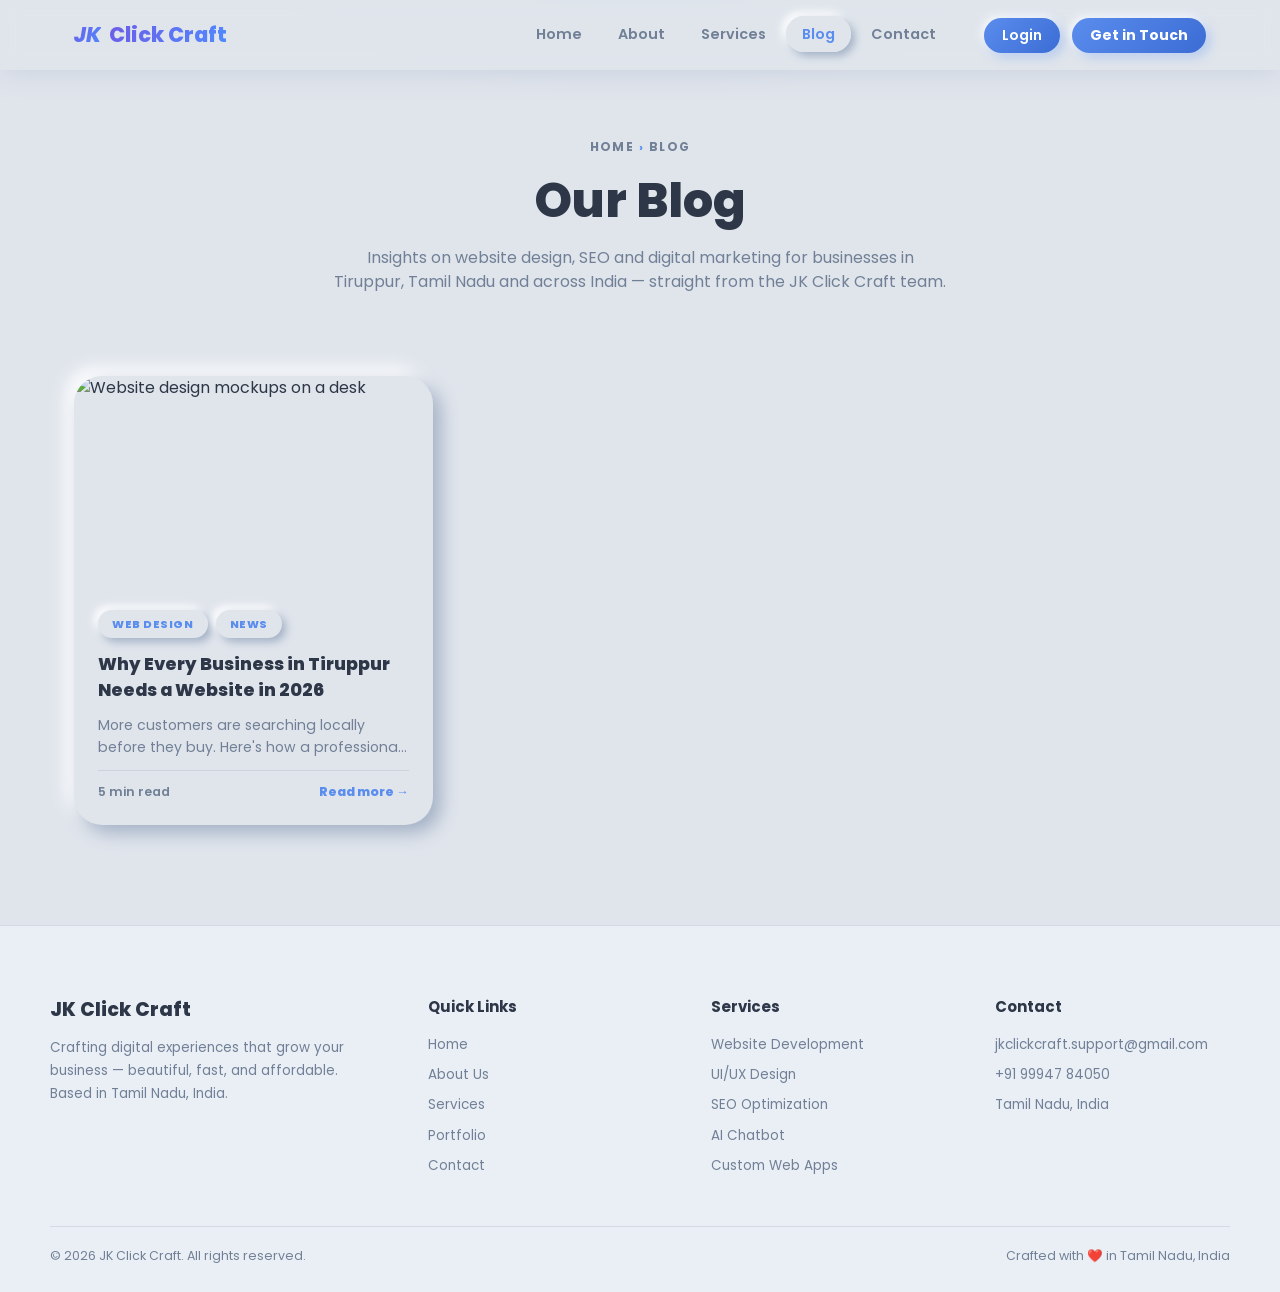
==== blog-index.html @ 6f8493f3 "Add files via upload" ====
<!DOCTYPE html>
<html lang="en">
<head>
<meta charset="UTF-8">
<meta name="viewport" content="width=device-width, initial-scale=1.0">
<title>Blog | JK Click Craft - Web Design Company in Tiruppur</title>
<style>
  :root{
    --bg: #f3f7fb;
    --surface: #ffffff;
    --ink: #10172a;
    --ink-soft: #5b6472;
    --line: #e6ebf2;
    --accent-1: #6c5ce7;
    --accent-2: #4f8bff;
    --accent-3: #ffb020;
    --grad: linear-gradient(120deg, var(--accent-1), var(--accent-2));
    --radius: 16px;
    --shadow: 0 12px 30px rgba(16, 23, 42, 0.08);
  }
  *{box-sizing:border-box;}
  html,body{margin:0;padding:0;}
  body{
    background:var(--bg);
    color:var(--ink);
    font-family: 'Segoe UI', 'Inter', system-ui, -apple-system, Arial, sans-serif;
    line-height:1.5;
  }
  a{text-decoration:none;color:inherit;}
  img{display:block;max-width:100%;}

  /* ---------- NAV ---------- */
  .nav{
    position:sticky;top:0;z-index:50;
    background:rgba(243,247,251,0.9);
    backdrop-filter: blur(10px);
    border-bottom:1px solid var(--line);
  }
  .nav-inner{
    max-width:1180px;margin:0 auto;padding:16px 24px;
    display:flex;align-items:center;justify-content:space-between;
  }
  .logo{
    font-weight:800;font-size:20px;letter-spacing:-0.02em;
    display:flex;align-items:center;gap:8px;
  }
  .logo span{
    background:var(--grad);
    -webkit-background-clip:text;background-clip:text;color:transparent;
  }
  .nav-links{
    display:flex;gap:28px;list-style:none;margin:0;padding:0;
    font-size:14.5px;font-weight:600;color:var(--ink-soft);
  }
  .nav-links a:hover{color:var(--ink);}
  .nav-links .active{color:var(--accent-1);position:relative;}
  .nav-links .active::after{
    content:"";position:absolute;left:0;right:0;bottom:-8px;height:2px;background:var(--grad);border-radius:2px;
  }
  .nav-cta{display:flex;align-items:center;gap:18px;}
  .login{font-size:14px;font-weight:600;color:var(--ink-soft);}
  .btn-primary{
    background:var(--grad);color:#fff;padding:10px 22px;border-radius:999px;
    font-weight:700;font-size:14px;box-shadow:0 8px 18px rgba(108,92,231,0.28);
    white-space:nowrap;
  }
  @media (max-width:900px){ .nav-links, .login{display:none;} }

  /* ---------- HERO / BREADCRUMB ---------- */
  .hero{
    text-align:center;padding:64px 24px 56px;
    background:
      radial-gradient(600px 260px at 50% -80px, rgba(108,92,231,0.10), transparent 70%),
      var(--bg);
  }
  .crumb{font-size:13px;font-weight:700;letter-spacing:.02em;color:var(--ink-soft);}
  .crumb span{color:var(--accent-1);}
  .hero h1{
    font-size:44px;margin:14px 0 16px;font-weight:800;letter-spacing:-0.02em;
  }
  .hero p{
    max-width:620px;margin:0 auto;color:var(--ink-soft);font-size:16px;
  }

  /* ---------- BLOG GRID ---------- */
  .blog-wrap{max-width:1180px;margin:0 auto;padding:8px 24px 90px;}
  .grid{
    display:grid;grid-template-columns:repeat(3,1fr);gap:28px;
  }
  @media (max-width:920px){ .grid{grid-template-columns:repeat(2,1fr);} }
  @media (max-width:640px){ .grid{grid-template-columns:1fr;} }

  .card{
    background:var(--surface);
    border-radius:var(--radius);
    overflow:hidden;
    box-shadow:var(--shadow);
    border:1px solid var(--line);
    display:flex;flex-direction:column;
    transition:transform .25s ease, box-shadow .25s ease;
  }
  .card:hover{transform:translateY(-4px);box-shadow:0 18px 40px rgba(16,23,42,0.13);}
  .thumb{
    height:190px;width:100%;object-fit:cover;
  }
  .card-body{padding:20px 22px 24px;display:flex;flex-direction:column;gap:10px;flex:1;}
  .tags{display:flex;gap:8px;flex-wrap:wrap;}
  .tag{
    font-size:11px;font-weight:800;letter-spacing:.02em;
    padding:4px 11px;border-radius:999px;color:#fff;
  }
  .tag.agency{background:var(--accent-1);}
  .tag.news{background:var(--accent-3);color:#3a2a00;}
  .tag.seo{background:var(--accent-2);}
  .card h3{
    font-size:17.5px;font-weight:750;margin:2px 0 0;line-height:1.35;
    letter-spacing:-0.01em;
  }
  .card p.excerpt{
    font-size:14px;color:var(--ink-soft);margin:0;
    display:-webkit-box;line-clamp:2;-webkit-line-clamp:2;-webkit-box-orient:vertical;overflow:hidden;
  }
  .meta{
    margin-top:auto;padding-top:12px;border-top:1px solid var(--line);
    display:flex;align-items:center;justify-content:space-between;
    font-size:12.5px;color:var(--ink-soft);font-weight:600;
  }
  .meta .read{color:var(--accent-1);font-weight:800;}

  /* ---------- FOOTER ---------- */
  footer{
    background:#0f1424;color:#c9cede;padding:56px 24px 26px;
  }
  .foot-inner{
    max-width:1180px;margin:0 auto;
    display:grid;grid-template-columns:1.4fr 1fr 1fr 1fr;gap:36px;
  }
  @media (max-width:820px){ .foot-inner{grid-template-columns:1fr 1fr;} }
  @media (max-width:520px){ .foot-inner{grid-template-columns:1fr;} }
  footer h4{color:#fff;font-size:15px;margin:0 0 16px;}
  footer .brand{font-weight:800;font-size:19px;color:#fff;margin-bottom:12px;}
  footer p{font-size:13.5px;line-height:1.7;color:#9aa1b5;margin:0 0 14px;}
  footer ul{list-style:none;margin:0;padding:0;}
  footer li{margin-bottom:10px;font-size:13.5px;}
  footer a{color:#c9cede;}
  footer a:hover{color:#fff;}
  .foot-bottom{
    max-width:1180px;margin:40px auto 0;padding-top:20px;border-top:1px solid rgba(255,255,255,0.08);
    display:flex;justify-content:space-between;flex-wrap:wrap;gap:10px;
    font-size:12.5px;color:#7d8399;
  }
  /* Keep this standalone page aligned with the main site's neumorphic system. */
  :root{--bg:#e0e5ec;--bg-light:#eaeff6;--surface:#e0e5ec;--ink:#2d3748;--ink-soft:#718096;--line:rgba(163,177,198,.35);--accent:#5b8dee;--accent-dark:#3a6cd4;--shadow-light:#fff;--shadow-dark:#a3b1c6;--shadow-sm:4px 4px 8px var(--shadow-dark),-4px -4px 8px var(--shadow-light);--shadow-md:8px 8px 18px var(--shadow-dark),-8px -8px 18px var(--shadow-light);--shadow-lg:12px 12px 28px var(--shadow-dark),-12px -12px 28px var(--shadow-light);--trans:.3s cubic-bezier(.4,0,.2,1);--bounce:.4s cubic-bezier(.34,1.56,.64,1)}
  html{scroll-behavior:smooth}body{background:var(--bg);color:var(--ink);font-family:'Poppins',sans-serif}
  .nav{position:fixed;top:0;left:0;right:0;background:rgba(224,229,236,.85);border:0;box-shadow:0 4px 24px rgba(163,177,198,.3)}.nav-inner{height:70px;padding:0 24px;gap:32px}.logo{font-size:1.3rem;letter-spacing:0}.logo-jk{color:var(--accent);font-style:italic}.logo-cc{color:var(--ink)}
  .nav-links{gap:4px;margin-left:auto;font-size:.9rem}.nav-links a{padding:8px 16px;border-radius:50px;color:var(--ink-soft);transition:all var(--trans)}.nav-links a:hover,.nav-links .active{color:var(--accent);background:var(--bg);box-shadow:var(--shadow-sm)}.nav-links .active::after{display:none}.nav-cta{gap:12px}.login{padding:7px 18px;border-radius:50px;color:#fff;background:linear-gradient(135deg,var(--accent),var(--accent-dark));box-shadow:4px 4px 12px rgba(91,141,238,.35),-2px -2px 8px var(--shadow-light)}.btn-primary{padding:7px 18px;border-radius:50px;background:linear-gradient(135deg,var(--accent),var(--accent-dark));box-shadow:4px 4px 12px rgba(91,141,238,.35),-2px -2px 8px var(--shadow-light);transition:all var(--bounce)}.btn-primary:hover{transform:translateY(-3px);box-shadow:8px 8px 20px rgba(91,141,238,.5),-4px -4px 14px var(--shadow-light)}
  .hero{padding:138px 24px 70px;background:radial-gradient(600px 260px at 50% -80px,rgba(91,141,238,.12),transparent 70%),var(--bg)}.crumb{color:var(--ink-soft);font-size:.75rem;text-transform:uppercase;letter-spacing:.12em}.crumb span{color:var(--accent)}.hero h1{font-size:clamp(2rem,4vw,3rem);line-height:1.2;letter-spacing:0;margin:16px 0}.hero p{color:var(--ink-soft);font-size:1rem}
  .blog-wrap{padding:12px 24px 100px}.grid{gap:28px}.card{background:var(--bg);border:0;border-radius:28px;box-shadow:var(--shadow-md);transition:box-shadow var(--trans),transform var(--trans)}.card:hover{box-shadow:var(--shadow-lg);transform:translateY(-4px)}.thumb{height:210px;filter:saturate(.9)}.card-body{padding:24px;gap:12px}.tag{border-radius:50px;padding:6px 14px;background:var(--bg)!important;color:var(--accent)!important;box-shadow:var(--shadow-sm);font-size:.7rem;text-transform:uppercase;letter-spacing:.05em}.card h3{font-size:1.1rem;line-height:1.45;letter-spacing:0}.card p.excerpt{color:var(--ink-soft);font-size:.88rem}.meta{border-top:1px solid var(--line);color:var(--ink-soft)}.meta .read{color:var(--accent)}
  footer{background:var(--bg-light);color:var(--ink-soft);padding:70px 24px 26px;border-top:1px solid var(--line)}footer .brand,footer h4{color:var(--ink)}.foot-inner{gap:48px}footer p,footer li,footer a{color:var(--ink-soft)}footer a:hover{color:var(--accent)}.foot-bottom{border-top:1px solid var(--line);color:var(--ink-soft)}
  .slide-up{opacity:0;transform:translateY(36px);transition:opacity .7s ease,transform .7s cubic-bezier(.4,0,.2,1)}.slide-up.visible{opacity:1;transform:translateY(0)}.delay1{transition-delay:.12s}.delay2{transition-delay:.24s}.delay3{transition-delay:.36s}
  .hamburger{display:none;width:26px;height:18px;flex-direction:column;justify-content:space-between;background:none;border:0;padding:0;cursor:pointer;color:var(--ink)}.hamburger span{height:2px;width:100%;background:currentColor;border-radius:2px;transition:transform .3s,opacity .3s}.hamburger.open span:nth-child(1){transform:translateY(8px) rotate(45deg)}.hamburger.open span:nth-child(2){opacity:0}.hamburger.open span:nth-child(3){transform:translateY(-8px) rotate(-45deg)}
  @media(max-width:900px){.nav-links{display:none;position:absolute;top:70px;left:0;width:100%;margin:0;padding:12px 0 20px;background:var(--bg);box-shadow:var(--shadow-md);flex-direction:column;gap:0}.nav-links.open{display:flex}.nav-links a{display:block;padding:14px 24px;border-radius:0}.login{display:none}.nav-cta{margin-left:auto}.hamburger{display:flex}}@media(max-width:640px){.nav-inner{padding:0 16px}.hero{padding:112px 16px 52px}.blog-wrap{padding:12px 16px 64px}.thumb{height:190px}footer{padding:52px 16px 24px}}@media(prefers-reduced-motion:reduce){*,*::before,*::after{animation-duration:.01ms!important;transition-duration:.01ms!important;scroll-behavior:auto!important}.slide-up{opacity:1;transform:none}}
</style>
<link rel="preconnect" href="https://fonts.googleapis.com">
<link rel="preconnect" href="https://fonts.gstatic.com" crossorigin>
<link href="https://fonts.googleapis.com/css2?family=Poppins:wght@400;500;600;700;800&display=swap" rel="stylesheet">
</head>
<body>

<nav class="nav">
  <div class="nav-inner">
    <a href="index.html" class="logo"><span class="logo-jk">JK</span><span class="logo-cc"> Click Craft</span></a>
    <ul class="nav-links">
      <li><a href="index.html">Home</a></li>
      <li><a href="index.html#about">About</a></li>
      <li><a href="index.html#services">Services</a></li>
      <li><a href="blog-index.html" class="active">Blog</a></li>
      <li><a href="index.html#contact">Contact</a></li>
    </ul>
    <div class="nav-cta">
      <a href="login.html" class="login">Login</a>
      <a href="index.html#contact" class="btn-primary">Get in Touch</a>
    </div>
    <button class="hamburger" type="button" aria-label="Toggle menu" aria-expanded="false"><span></span><span></span><span></span></button>
  </div>
</nav>

<section class="hero slide-up">
  <div class="crumb">Home <span>›</span> Blog</div>
  <h1>Our Blog</h1>
  <p>Insights on website design, SEO and digital marketing for businesses in Tiruppur, Tamil Nadu and across India — straight from the JK Click Craft team.</p>
</section>

<div class="blog-wrap">
  <div class="grid">

    <article class="card slide-up delay1">
      <img class="thumb" src="https://images.unsplash.com/photo-1467232004584-a241de8bcf5d?auto=format&fit=crop&w=800&q=60" alt="Website design mockups on a desk">
      <div class="card-body">
        <div class="tags"><span class="tag agency">Web Design</span><span class="tag news">News</span></div>
        <h3><a href="Blog/blog-1.html">Why Every Business in Tiruppur Needs a Website in 2026</a></h3>
        <p class="excerpt">More customers are searching locally before they buy. Here's how a professional website turns that search into real footfall and enquiries.</p>
        <div class="meta"><span>5 min read</span><a class="read" href="Blog/blog-1.html">Read more →</a></div>
      </div>
    </article>

  </div>
</div>

<footer>
  <div class="foot-inner">
    <div>
      <div class="brand">JK Click Craft</div>
      <p>Crafting digital experiences that grow your business — beautiful, fast, and affordable. Based in Tamil Nadu, India.</p>
    </div>
    <div>
      <h4>Quick Links</h4>
      <ul>
        <li><a href="index.html">Home</a></li>
        <li><a href="index.html#about">About Us</a></li>
        <li><a href="index.html#services">Services</a></li>
        <li><a href="index.html#portfolio">Portfolio</a></li>
        <li><a href="index.html#contact">Contact</a></li>
      </ul>
    </div>
    <div>
      <h4>Services</h4>
      <ul>
        <li><a href="index.html#services">Website Development</a></li>
        <li><a href="index.html#services">UI/UX Design</a></li>
        <li><a href="index.html#services">SEO Optimization</a></li>
        <li><a href="index.html#services">AI Chatbot</a></li>
        <li><a href="index.html#services">Custom Web Apps</a></li>
      </ul>
    </div>
    <div>
      <h4>Contact</h4>
      <ul>
        <li>jkclickcraft.support@gmail.com</li>
        <li>+91 99947 84050</li>
        <li>Tamil Nadu, India</li>
      </ul>
    </div>
  </div>
  <div class="foot-bottom">
    <span>© 2026 JK Click Craft. All rights reserved.</span>
    <span>Crafted with ❤️ in Tamil Nadu, India</span>
  </div>
</footer>

<script>
  const navLinks = document.querySelector('.nav-links');
  const hamburger = document.querySelector('.hamburger');
  hamburger.addEventListener('click', () => {
    const isOpen = navLinks.classList.toggle('open');
    hamburger.classList.toggle('open', isOpen);
    hamburger.setAttribute('aria-expanded', String(isOpen));
  });
  navLinks.querySelectorAll('a').forEach(link => link.addEventListener('click', () => {
    navLinks.classList.remove('open');
    hamburger.classList.remove('open');
    hamburger.setAttribute('aria-expanded', 'false');
  }));

  const animatedElements = document.querySelectorAll('.slide-up');
  if ('IntersectionObserver' in window) {
    const observer = new IntersectionObserver(entries => {
      entries.forEach(entry => {
        if (entry.isIntersecting) {
          entry.target.classList.add('visible');
          observer.unobserve(entry.target);
        }
      });
    }, { threshold: 0.15, rootMargin: '0px 0px -40px 0px' });
    animatedElements.forEach(element => observer.observe(element));
  } else {
    animatedElements.forEach(element => element.classList.add('visible'));
  }
</script>

</body>
</html>
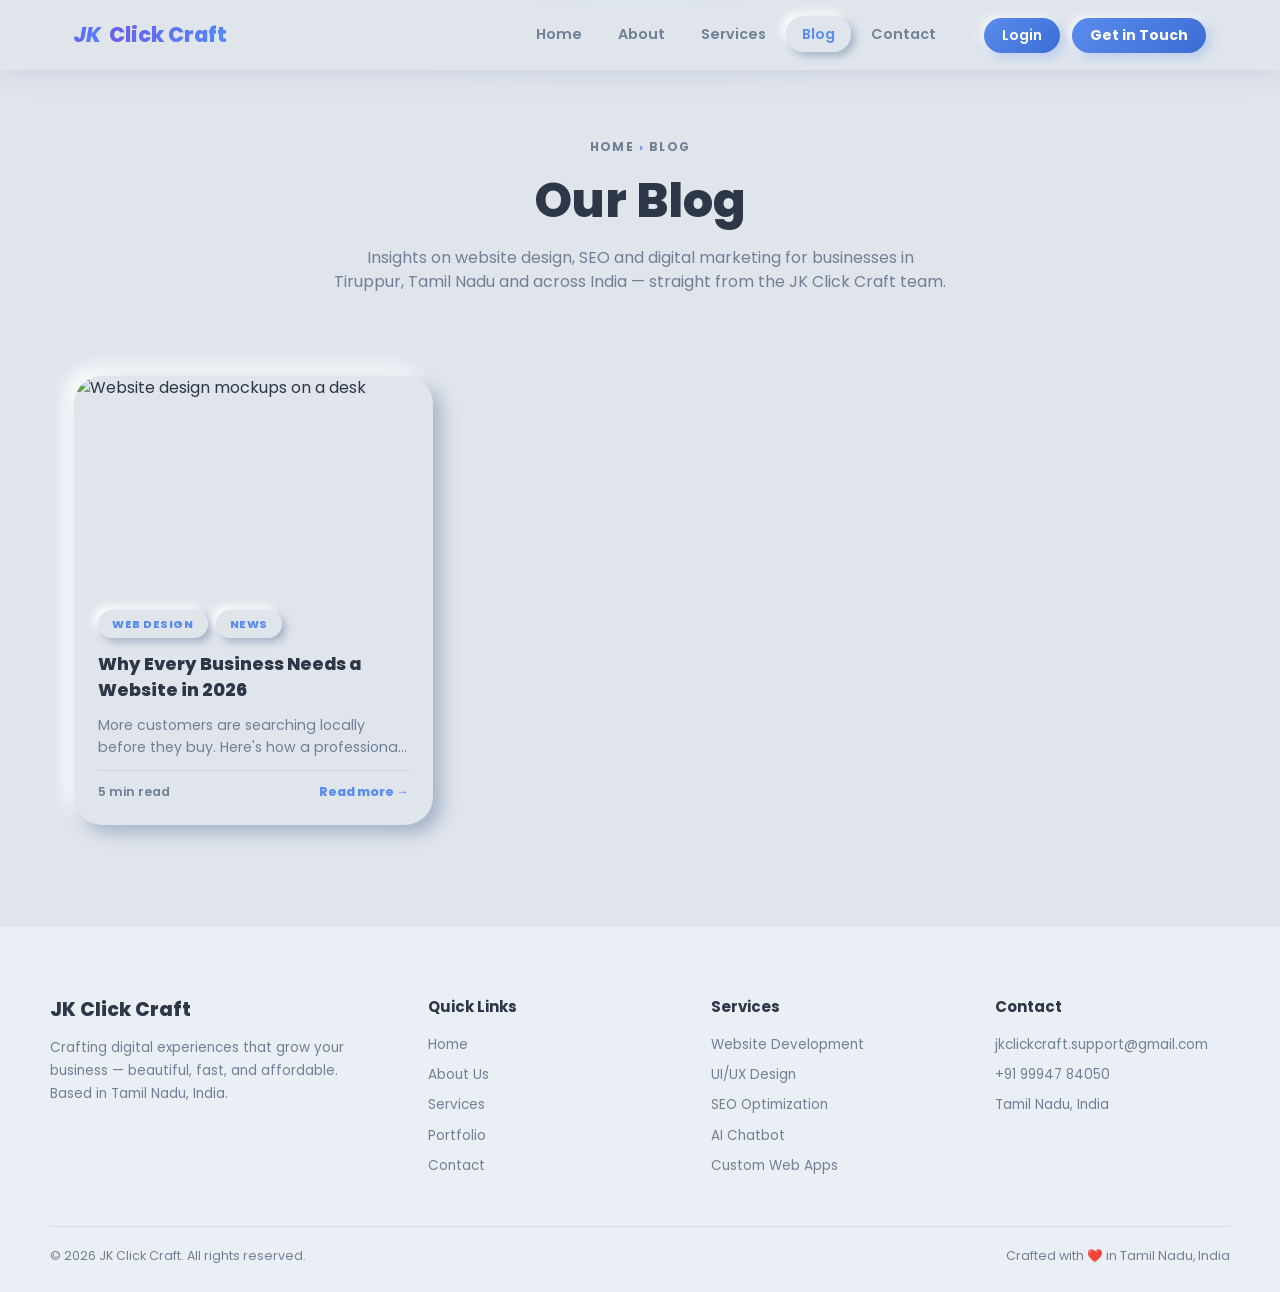
==== commit 552cd7f5: "Add files via upload" ====
--- a/blog-index.html
+++ b/blog-index.html
@@ -4,6 +4,18 @@
 <meta charset="UTF-8">
 <meta name="viewport" content="width=device-width, initial-scale=1.0">
 <title>Blog | JK Click Craft - Web Design Company in Tiruppur</title>
+<meta name="description" content="Practical website design, local SEO and digital growth insights for businesses in Tiruppur, Tamil Nadu and India from JK Click Craft.">
+<meta name="robots" content="index, follow, max-image-preview:large">
+<link rel="canonical" href="https://jkclickcraft.in/blog-index.html">
+<meta property="og:type" content="website">
+<meta property="og:url" content="https://jkclickcraft.in/blog-index.html">
+<meta property="og:title" content="Business Website, SEO and Digital Growth Blog | JK Click Craft">
+<meta property="og:description" content="Practical website design, local SEO and digital growth insights for businesses in Tiruppur, Tamil Nadu and India.">
+<meta property="og:site_name" content="JK Click Craft">
+<meta property="og:locale" content="en_IN">
+<meta name="twitter:card" content="summary">
+<meta name="twitter:title" content="Business Website, SEO and Digital Growth Blog | JK Click Craft">
+<meta name="twitter:description" content="Practical website design, local SEO and digital growth insights for businesses in Tiruppur, Tamil Nadu and India.">
 <style>
   :root{
     --bg: #f3f7fb;
@@ -198,7 +210,7 @@
       <img class="thumb" src="https://images.unsplash.com/photo-1467232004584-a241de8bcf5d?auto=format&fit=crop&w=800&q=60" alt="Website design mockups on a desk">
       <div class="card-body">
         <div class="tags"><span class="tag agency">Web Design</span><span class="tag news">News</span></div>
-        <h3><a href="Blog/blog-1.html">Why Every Business in Tiruppur Needs a Website in 2026</a></h3>
+        <h3><a href="Blog/blog-1.html">Why Every Business Needs a Website in 2026</a></h3>
         <p class="excerpt">More customers are searching locally before they buy. Here's how a professional website turns that search into real footfall and enquiries.</p>
         <div class="meta"><span>5 min read</span><a class="read" href="Blog/blog-1.html">Read more →</a></div>
       </div>
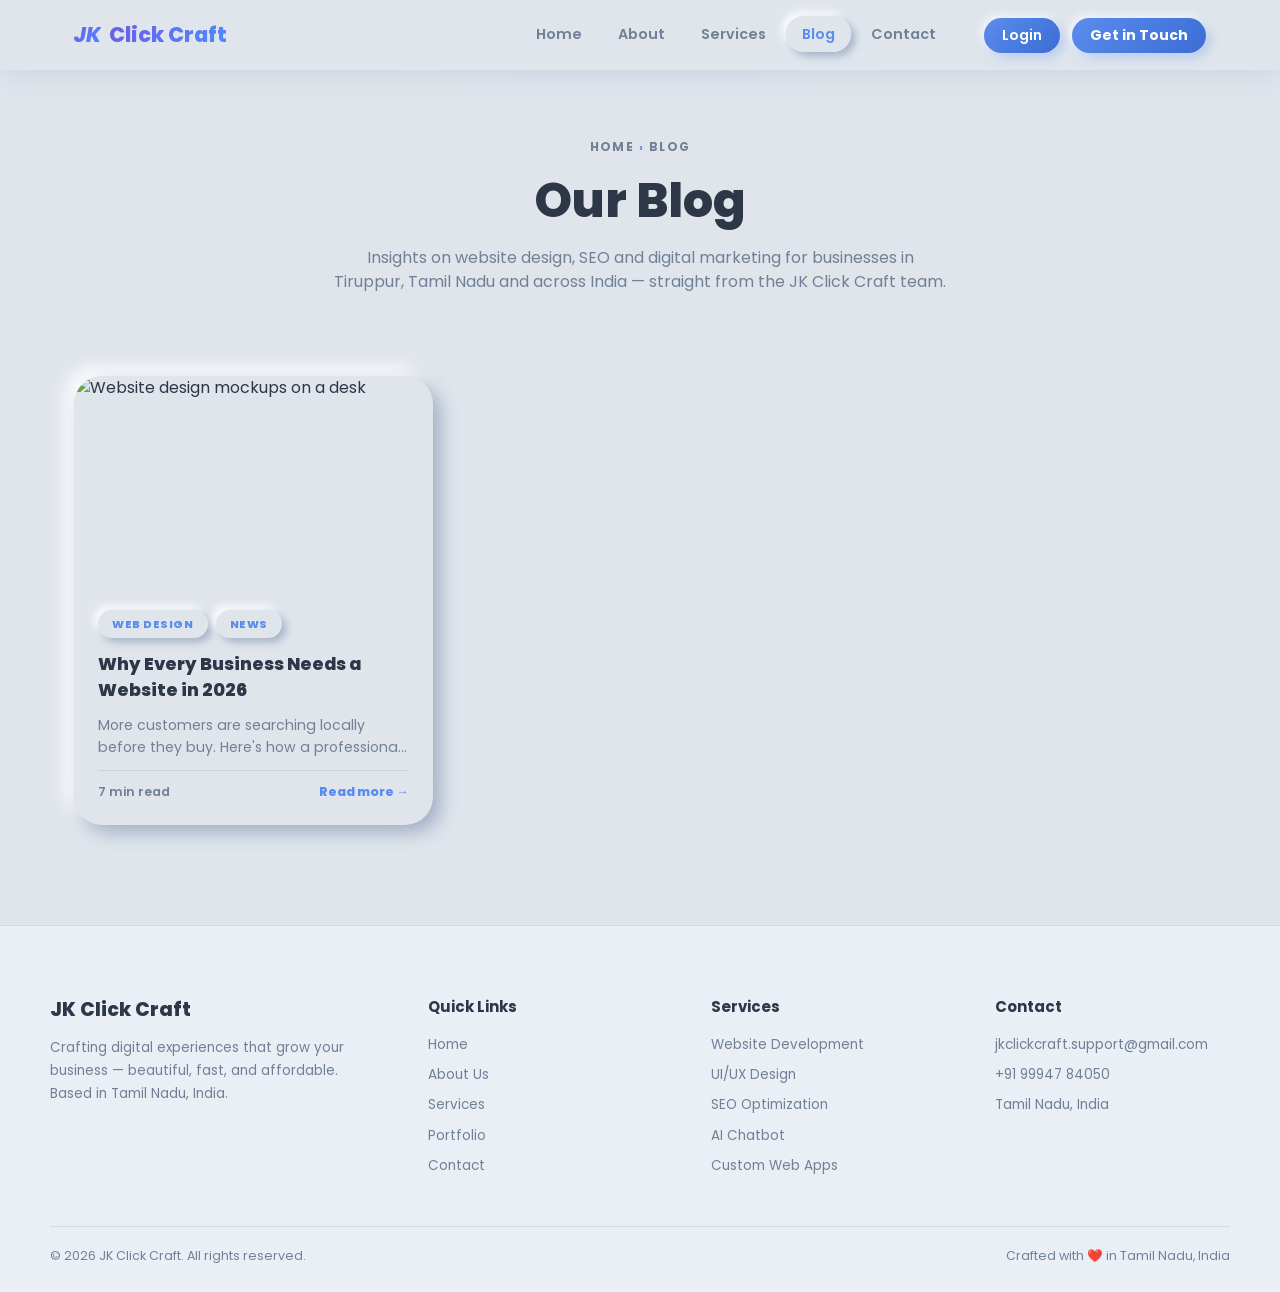
==== commit dbc45622: "Add files via upload" ====
--- a/blog-index.html
+++ b/blog-index.html
@@ -210,9 +210,9 @@
       <img class="thumb" src="https://images.unsplash.com/photo-1467232004584-a241de8bcf5d?auto=format&fit=crop&w=800&q=60" alt="Website design mockups on a desk">
       <div class="card-body">
         <div class="tags"><span class="tag agency">Web Design</span><span class="tag news">News</span></div>
-        <h3><a href="Blog/blog-1.html">Why Every Business Needs a Website in 2026</a></h3>
+        <h3><a href="Blog/Why-Does-Every-Business-Needs-Website-in-2026.html">Why Every Business Needs a Website in 2026</a></h3>
         <p class="excerpt">More customers are searching locally before they buy. Here's how a professional website turns that search into real footfall and enquiries.</p>
-        <div class="meta"><span>5 min read</span><a class="read" href="Blog/blog-1.html">Read more →</a></div>
+        <div class="meta"><span>7 min read</span><a class="read" href="Blog/Why-Does-Every-Business-Needs-Website-in-2026.html">Read more →</a></div>
       </div>
     </article>
 
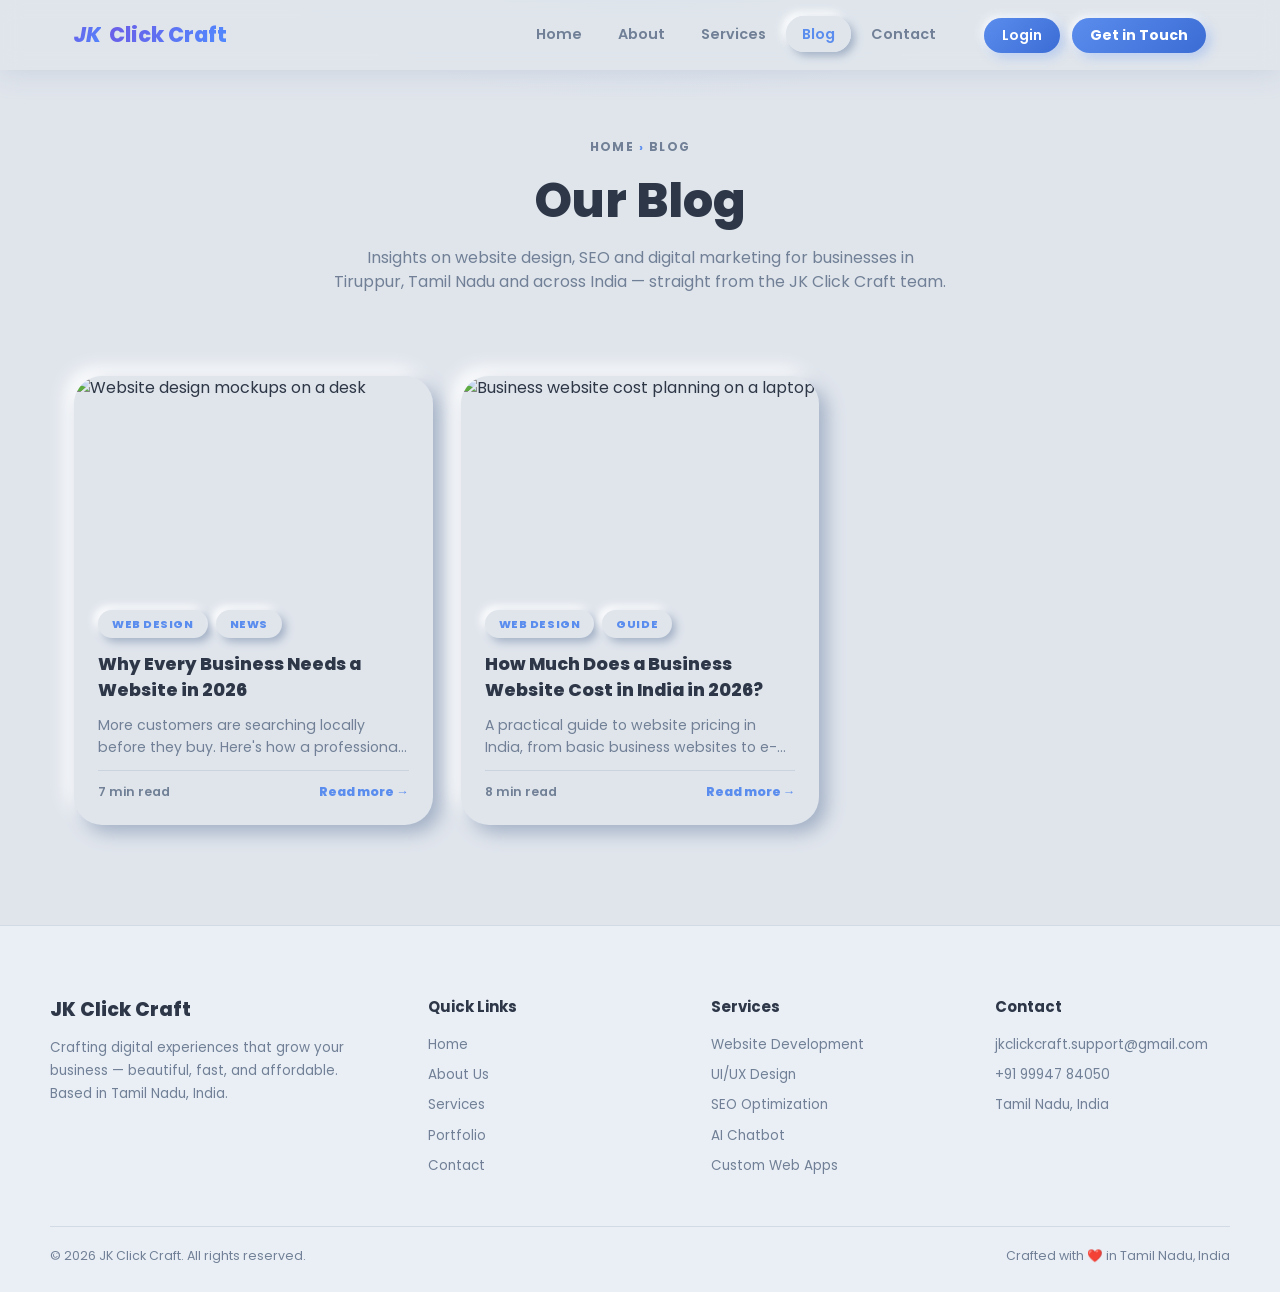
==== commit 22cf16d0: "Add files via upload" ====
--- a/blog-index.html
+++ b/blog-index.html
@@ -1,6 +1,14 @@
 <!DOCTYPE html>
 <html lang="en">
 <head>
+<!-- Google tag (gtag.js) -->
+<script async src="https://www.googletagmanager.com/gtag/js?id=G-RN9Z1CZWMC"></script>
+<script>
+  window.dataLayer = window.dataLayer || [];
+  function gtag(){dataLayer.push(arguments);}
+  gtag('js', new Date());
+  gtag('config', 'G-RN9Z1CZWMC');
+</script>
 <meta charset="UTF-8">
 <meta name="viewport" content="width=device-width, initial-scale=1.0">
 <title>Blog | JK Click Craft - Web Design Company in Tiruppur</title>
@@ -216,6 +224,16 @@
       </div>
     </article>
 
+    <article class="card slide-up delay2">
+      <img class="thumb" src="https://images.unsplash.com/photo-1554224155-6726b3ff858f?auto=format&fit=crop&w=800&q=60" alt="Business website cost planning on a laptop">
+      <div class="card-body">
+        <div class="tags"><span class="tag agency">Web Design</span><span class="tag news">Guide</span></div>
+        <h3><a href="Blog/How%20Much%20Does%20a%20Business%20Website%20Cost%20in%20India%20in%202026.html">How Much Does a Business Website Cost in India in 2026?</a></h3>
+        <p class="excerpt">A practical guide to website pricing in India, from basic business websites to e-commerce stores and custom web applications.</p>
+        <div class="meta"><span>8 min read</span><a class="read" href="Blog/How%20Much%20Does%20a%20Business%20Website%20Cost%20in%20India%20in%202026.html">Read more →</a></div>
+      </div>
+    </article>
+
   </div>
 </div>
 
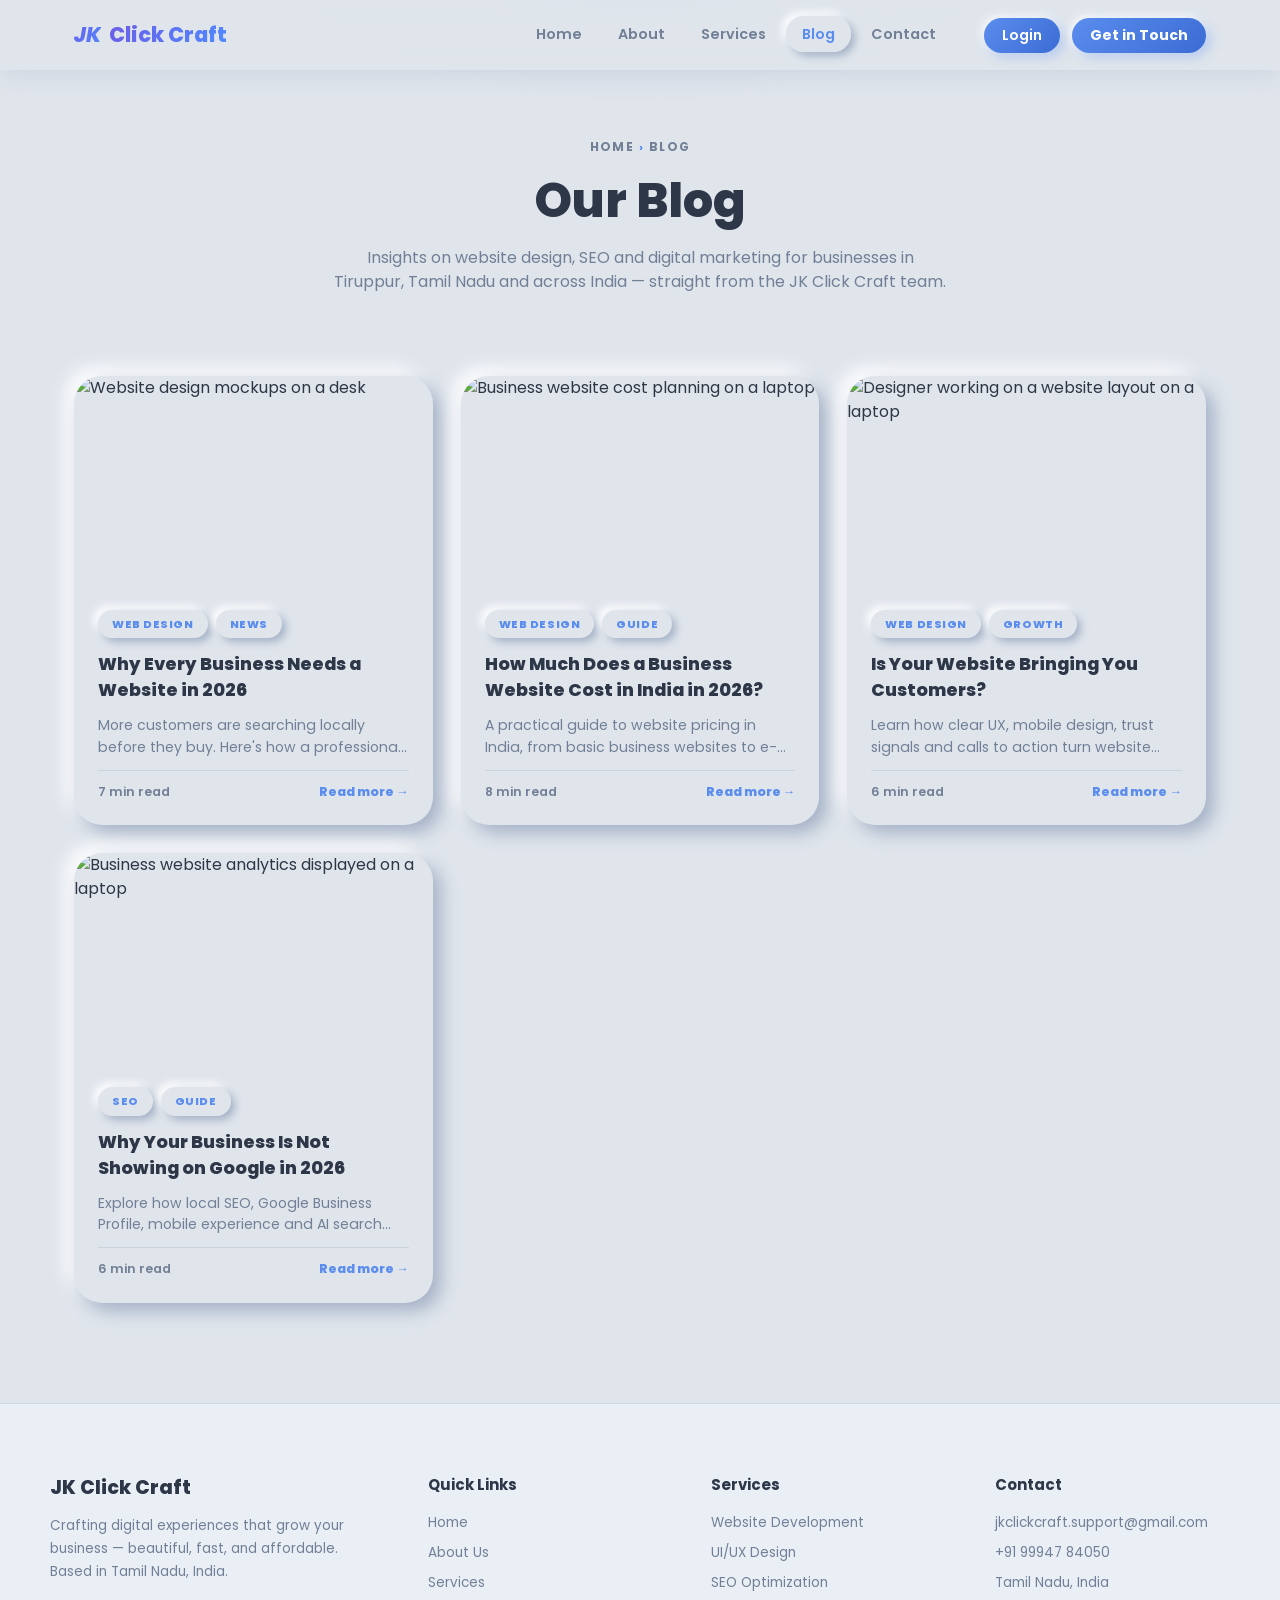
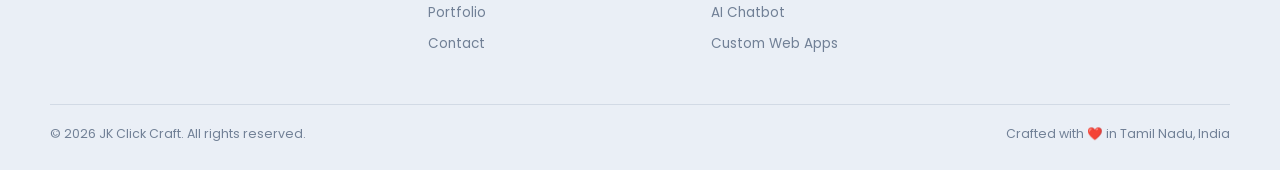
==== commit e521964f: "Add files via upload" ====
--- a/blog-index.html
+++ b/blog-index.html
@@ -2,12 +2,12 @@
 <html lang="en">
 <head>
 <!-- Google tag (gtag.js) -->
-<script async src="https://www.googletagmanager.com/gtag/js?id=G-RN9Z1CZWMC"></script>
+<script async src="https://www.googletagmanager.com/gtag/js?id=G-BZGHBKNZPP"></script>
 <script>
   window.dataLayer = window.dataLayer || [];
   function gtag(){dataLayer.push(arguments);}
   gtag('js', new Date());
-  gtag('config', 'G-RN9Z1CZWMC');
+  gtag('config', 'G-BZGHBKNZPP');
 </script>
 <meta charset="UTF-8">
 <meta name="viewport" content="width=device-width, initial-scale=1.0">
@@ -234,6 +234,26 @@
       </div>
     </article>
 
+    <article class="card slide-up delay1">
+      <img class="thumb" src="https://images.unsplash.com/photo-1486312338219-ce68d2c6f44d?auto=format&fit=crop&w=800&q=60" alt="Designer working on a website layout on a laptop">
+      <div class="card-body">
+        <div class="tags"><span class="tag agency">Web Design</span><span class="tag news">Growth</span></div>
+        <h3><a href="Blog/Is-Your-Website-Bringing-You-Customers.html">Is Your Website Bringing You Customers?</a></h3>
+        <p class="excerpt">Learn how clear UX, mobile design, trust signals and calls to action turn website visitors into enquiries, calls and sales.</p>
+        <div class="meta"><span>6 min read</span><a class="read" href="Blog/Is-Your-Website-Bringing-You-Customers.html">Read more →</a></div>
+      </div>
+    </article>
+
+    <article class="card slide-up delay2">
+      <img class="thumb" src="https://images.unsplash.com/photo-1460925895917-afdab827c52f?auto=format&fit=crop&w=800&q=60" alt="Business website analytics displayed on a laptop">
+      <div class="card-body">
+        <div class="tags"><span class="tag agency">SEO</span><span class="tag news">Guide</span></div>
+        <h3><a href="Blog/Why-Your-Business-Is-Not-Showing-on-Google-in-2026.html">Why Your Business Is Not Showing on Google in 2026</a></h3>
+        <p class="excerpt">Explore how local SEO, Google Business Profile, mobile experience and AI search affect your business visibility.</p>
+        <div class="meta"><span>6 min read</span><a class="read" href="Blog/Why-Your-Business-Is-Not-Showing-on-Google-in-2026.html">Read more →</a></div>
+      </div>
+    </article>
+
   </div>
 </div>
 
